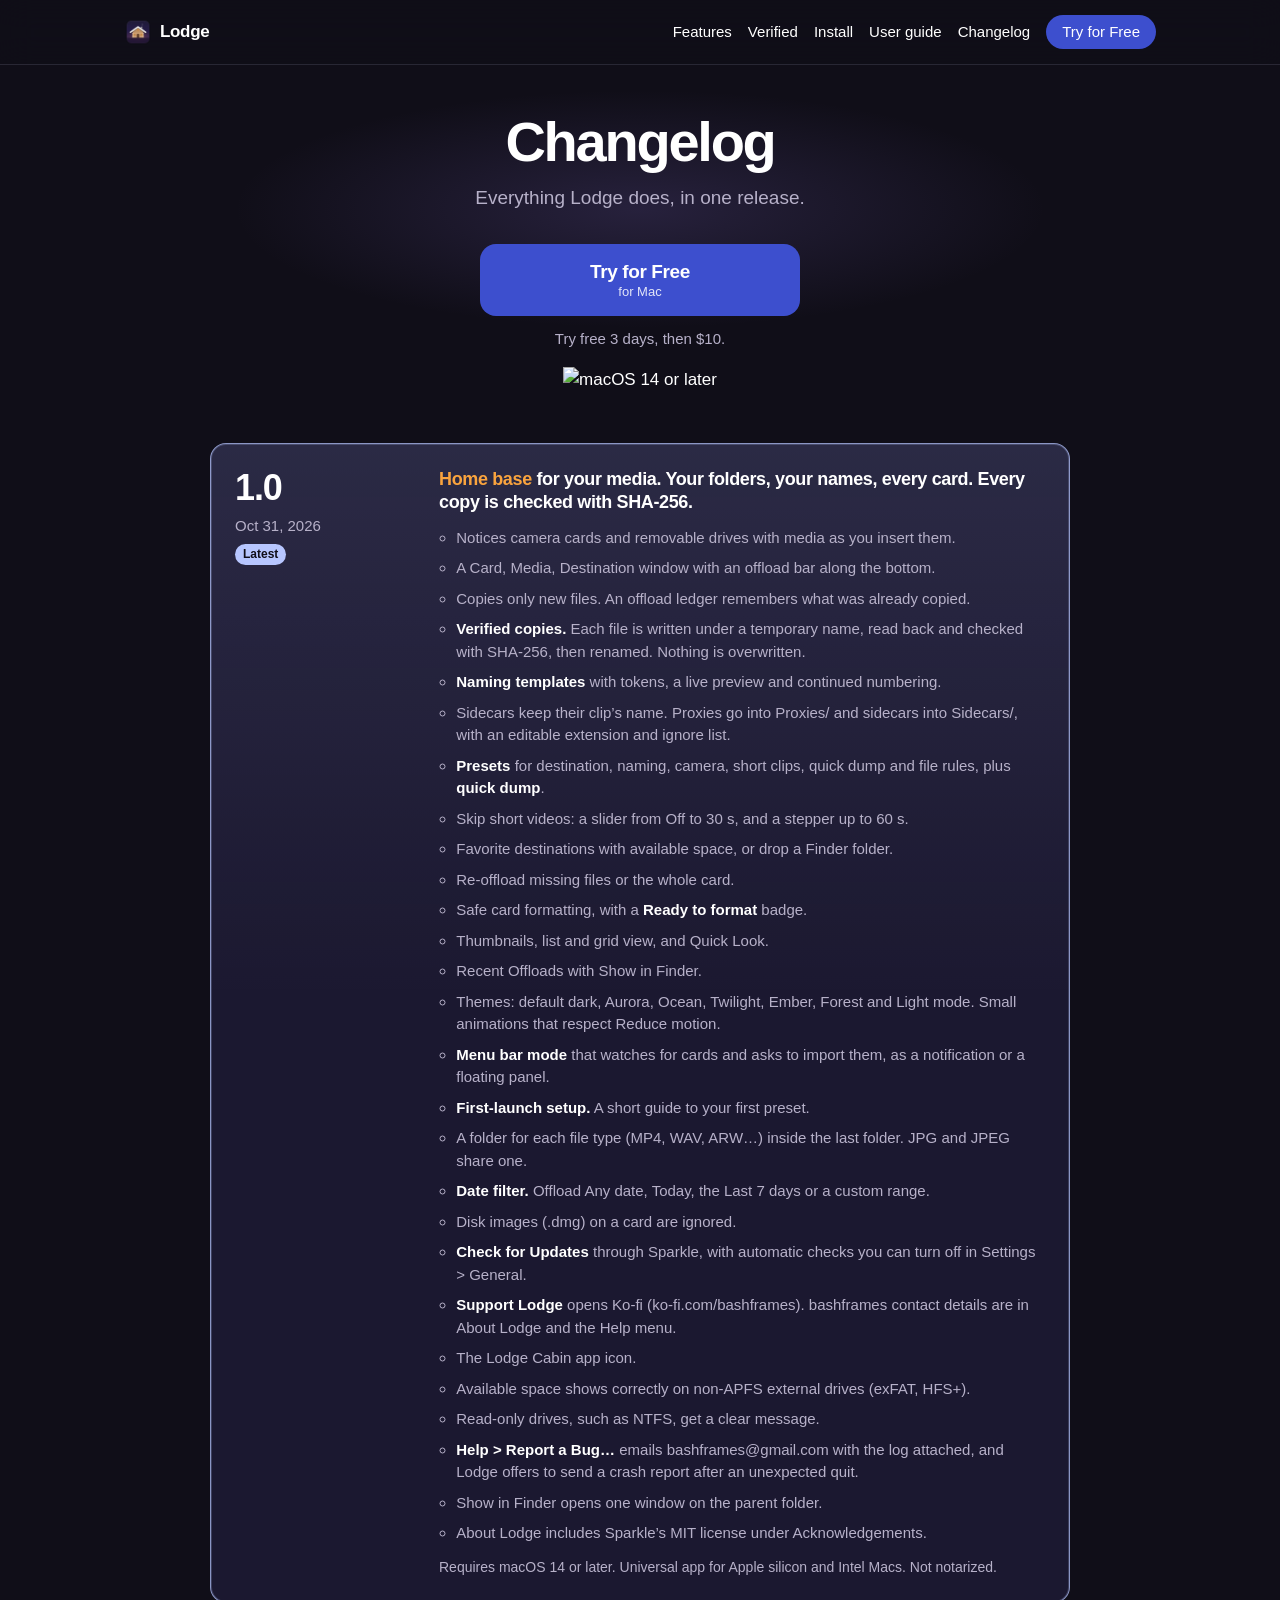
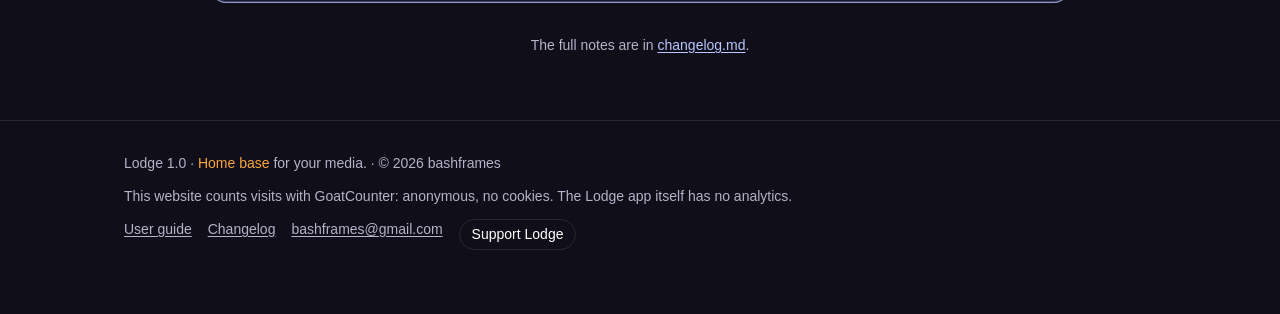
==== docs/changelog.html @ ca0ee420 "Point trial downloads at the lodge-dmg redirect. Docs links to the R2 trial DMG now go through https" ====
<!DOCTYPE html>
<html lang="en">
<head>
  <meta charset="utf-8">
  <meta name="viewport" content="width=device-width, initial-scale=1">
  <title>Changelog · Lodge</title>
  <meta name="description" content="Home base for your media. Your folders, your names, every card. Everything Lodge does, in one release.">
  <meta name="author" content="bashframes">
  <meta name="theme-color" content="#100e18">
  <meta name="color-scheme" content="dark">
  <link rel="canonical" href="https://bashcrandicoot.github.io/Lodge/changelog.html">
  <link rel="icon" href="assets/favicon.ico" sizes="any">
  <link rel="icon" href="assets/favicon.png" type="image/png" sizes="32x32">
  <link rel="apple-touch-icon" href="assets/apple-touch-icon.png">

  <meta property="og:type" content="website">
  <meta property="og:site_name" content="Lodge">
  <meta property="og:url" content="https://bashcrandicoot.github.io/Lodge/changelog.html">
  <meta property="og:title" content="Changelog · Lodge">
  <meta property="og:description" content="Home base for your media. Your folders, your names, every card. Everything Lodge does, in one release.">
  <meta property="og:image" content="https://bashcrandicoot.github.io/Lodge/assets/lodge-social-preview.png?v=2">
  <meta name="twitter:card" content="summary_large_image">
  <meta name="twitter:description" content="Home base for your media. Your folders, your names, every card. Everything Lodge does, in one release.">

  <style>
    :root {
      --bg: #100e18;
      --ink: #ffffff;
      --muted: #b7b1c9;
      --accent: #b7c6ff;
      --button: #3d4fce;
      --button-hover: #4d5ed6;
      --card: #1b1830;
      --line: rgba(230, 220, 255, 0.12);
      --font: -apple-system, BlinkMacSystemFont, "SF Pro Display", "SF Pro Text", "Segoe UI", Helvetica, Arial, sans-serif;
      --mono: ui-monospace, "SF Mono", Menlo, Consolas, monospace;
      --max: 1080px;
      --space-1: 4px;
      --space-2: 8px;
      --space-3: 12px;
      --space-4: 16px;
      --space-5: 24px;
      --space-6: 32px;
      --space-7: 48px;
      --space-8: 64px;
      --h1: clamp(40px, 6vw, 56px);
      --h2: clamp(28px, 4vw, 36px);
      --h3: 18px;
      --body: 17px;
      --small: 15px;
      --radius: 16px;
    }

    * { box-sizing: border-box; }
    html { scroll-behavior: smooth; }
    body {
      margin: 0;
      background: var(--bg);
      color: var(--ink);
      font-family: var(--font);
      font-size: var(--body);
      line-height: 1.5;
      text-rendering: optimizeLegibility;
    }
    img { max-width: 100%; height: auto; }
    a { color: var(--accent); text-decoration-thickness: 1px; text-underline-offset: 0.16em; }
    .accent { color: #FAA43E; }
    a:hover { color: #d7e0ff; }
    :focus-visible {
      outline: 3px solid var(--accent);
      outline-offset: 3px;
    }
    h1, h2, h3, p, ul, ol { overflow-wrap: break-word; }

    .skip {
      position: absolute;
      left: var(--space-4);
      top: -48px;
      background: var(--button);
      color: #fff;
      padding: var(--space-2) var(--space-3);
      border-radius: 8px;
      z-index: 5;
    }
    .skip:focus { top: var(--space-3); }

    .wrap {
      width: min(var(--max), 100%);
      margin-inline: auto;
      padding-inline: var(--space-5);
    }

    .nav {
      position: sticky;
      top: 0;
      z-index: 4;
      background: rgba(16, 14, 24, 0.86);
      border-bottom: 1px solid var(--line);
      backdrop-filter: saturate(140%) blur(16px);
    }
    .nav-inner {
      display: flex;
      align-items: center;
      justify-content: space-between;
      gap: var(--space-4);
      min-height: 64px;
      padding-block: var(--space-3);
    }
    .brand {
      display: inline-flex;
      align-items: center;
      gap: var(--space-2);
      color: var(--ink);
      font-weight: 600;
      letter-spacing: -0.02em;
      text-decoration: none;
      flex: none;
    }
    .brand img { width: 28px; height: 28px; max-width: none; }
    .nav-links {
      display: flex;
      flex-wrap: wrap;
      justify-content: flex-end;
      gap: var(--space-2) var(--space-4);
      align-items: center;
      margin: 0;
      padding: 0;
    }
    .nav-links a {
      color: var(--ink);
      text-decoration: none;
      font-size: var(--small);
      line-height: 1.2;
    }
    .nav-links a:hover { color: var(--accent); }
    .nav-links .download {
      color: #fff;
      background: var(--button);
      border-radius: 980px;
      padding: var(--space-2) var(--space-4);
    }
    .nav-links .download:hover { background: var(--button-hover); color: #fff; }

    .hero {
      position: relative;
      padding-block: var(--space-7) var(--space-5);
      text-align: center;
    }
    .hero::before {
      content: "";
      position: absolute;
      left: 50%;
      top: var(--space-5);
      width: min(820px, 100%);
      height: 240px;
      transform: translateX(-50%);
      background: radial-gradient(ellipse at center, rgba(120, 100, 190, 0.22), rgba(120, 100, 190, 0) 70%);
      pointer-events: none;
    }
    .hero-inner { position: relative; }
    h1 {
      margin: 0 0 var(--space-3);
      font-size: var(--h1);
      font-weight: 650;
      letter-spacing: -0.04em;
      line-height: 1.05;
    }
    .lede {
      max-width: 38rem;
      margin: 0 auto var(--space-6);
      color: var(--muted);
      font-size: 19px;
      line-height: 1.5;
    }
    .actions {
      display: flex;
      flex-wrap: wrap;
      gap: var(--space-3);
      justify-content: center;
      align-items: center;
      margin: 0 0 var(--space-3);
    }
    a.trial {
      display: inline-flex;
      flex-direction: column;
      align-items: center;
      justify-content: center;
      gap: 2px;
      box-sizing: border-box;
      width: 320px;
      max-width: 100%;
      height: 72px;
      background: var(--button);
      color: #fff;
      text-decoration: none;
      font-family: var(--font);
      font-weight: 600;
      font-size: 19px;
      line-height: 1.15;
      letter-spacing: -0.02em;
      border-radius: var(--radius);
      border: 1px solid transparent;
      padding: 0 var(--space-4);
    }
    a.trial:hover { background: var(--button-hover); color: #fff; }
    a.trial small {
      font-size: 13px;
      font-weight: 500;
      letter-spacing: 0;
      line-height: 1.2;
      opacity: 0.85;
    }
    .button {
      display: inline-flex;
      align-items: center;
      justify-content: center;
      background: var(--button);
      color: #fff;
      text-decoration: none;
      font-weight: 600;
      line-height: 1.2;
      border-radius: 12px;
      padding: var(--space-3) var(--space-4);
      border: 1px solid transparent;
    }
    .button:hover { background: var(--button-hover); color: #fff; }
    .button.secondary {
      background: transparent;
      color: var(--ink);
      border-color: rgba(255, 255, 255, 0.28);
    }
    .button.secondary:hover { border-color: var(--accent); color: var(--ink); background: transparent; }
    .pay {
      margin: 0 0 var(--space-4);
      color: var(--muted);
      font-size: var(--small);
      line-height: 1.5;
    }
    .badges {
      display: flex;
      flex-wrap: wrap;
      gap: var(--space-2);
      justify-content: center;
      align-items: center;
      margin: 0;
    }
    .badges img { height: 20px; width: auto; max-width: none; }

    .card {
      display: flex;
      flex-direction: column;
      align-items: flex-start;
      height: 100%;
      margin: 0;
      background: var(--card);
      border: 1px solid var(--line);
      border-radius: var(--radius);
      padding: var(--space-5);
      min-width: 0;
    }
    code {
      font-family: var(--mono);
      font-size: 0.92em;
      color: #e5e5ea;
      overflow-wrap: anywhere;
    }

    section { padding-block: var(--space-6) var(--space-8); }
    .releases {
      display: grid;
      gap: var(--space-4);
      max-width: 860px;
      margin: 0 auto;
      padding: 0;
      list-style: none;
    }
    .release {
      display: grid;
      grid-template-columns: 180px minmax(0, 1fr);
      gap: var(--space-5);
      height: auto;
    }
    .release.lead {
      border-color: rgba(183, 198, 255, 0.72);
      background:
        linear-gradient(180deg, rgba(183, 198, 255, 0.1), rgba(183, 198, 255, 0) 48%),
        var(--card);
      box-shadow: inset 0 0 0 1px rgba(183, 198, 255, 0.22);
    }
    .release.will-enter { opacity: 0; transform: translateY(10px); }
    .release.is-in { animation: card-in 0.7s ease var(--stagger, 0ms) both; }
    .meta { display: flex; flex-direction: column; align-items: flex-start; gap: var(--space-2); min-width: 0; }
    .version {
      margin: 0;
      font-size: var(--h2);
      font-weight: 650;
      letter-spacing: -0.03em;
      line-height: 1.1;
    }
    .date { margin: 0; color: var(--muted); font-size: var(--small); line-height: 1.4; }
    .tag {
      display: inline-block;
      color: var(--bg);
      background: var(--accent);
      border-radius: 980px;
      padding: 2px var(--space-2);
      font-size: 12px;
      font-weight: 650;
      line-height: 1.4;
    }
    .release h3 {
      margin: 0 0 var(--space-3);
      font-size: var(--h3);
      font-weight: 650;
      letter-spacing: -0.02em;
      line-height: 1.3;
    }
    .release ul {
      margin: 0;
      padding-left: 1.15em;
      color: var(--muted);
      font-size: var(--small);
      line-height: 1.5;
    }
    .release li { margin: var(--space-2) 0; }
    .release li strong { color: var(--ink); font-weight: 600; }
    .release .note { margin: var(--space-3) 0 0; color: var(--muted); font-size: 14px; line-height: 1.5; }
    .release .gh { display: inline-block; margin-top: var(--space-4); font-size: var(--small); }
    .older {
      max-width: 860px;
      margin: var(--space-6) auto 0;
      color: var(--muted);
      font-size: 14px;
      line-height: 1.5;
      text-align: center;
    }

    footer {
      border-top: 1px solid var(--line);
      padding-block: var(--space-6) var(--space-8);
      color: var(--muted);
      font-size: 14px;
      line-height: 1.5;
    }
    footer .wrap {
      display: flex;
      flex-wrap: wrap;
      gap: var(--space-3) var(--space-5);
      justify-content: space-between;
      align-items: center;
    }
    footer p { margin: 0; }
    footer nav { display: flex; flex-wrap: wrap; gap: var(--space-2) var(--space-4); }
    footer a { color: var(--muted); }
    footer a.support {
      color: var(--ink);
      border: 1px solid var(--line);
      border-radius: 980px;
      padding: var(--space-1) var(--space-3);
      text-decoration: none;
    }
    footer a.support:hover { color: var(--accent); border-color: var(--accent); }

    @keyframes card-in {
      from { opacity: 0; transform: translateY(10px); }
      to { opacity: 1; transform: none; }
    }
    @media (max-width: 800px) {
      .release { grid-template-columns: 1fr; gap: var(--space-3); }
      .meta { flex-direction: row; flex-wrap: wrap; align-items: baseline; gap: var(--space-2) var(--space-3); }
      section { padding-block: var(--space-5) var(--space-7); }
      .hero { padding-block: var(--space-6) var(--space-4); }
    }
    @media (max-width: 480px) {
      .wrap { padding-inline: var(--space-4); }
      .card { padding: var(--space-4); }
      .nav-inner { flex-wrap: nowrap; min-height: 56px; }
      .nav-links { flex-wrap: nowrap; }
      .nav-links a:not(.download) { display: none; }
    }
    @media (prefers-reduced-motion: reduce) {
      html { scroll-behavior: auto; }
      .release, .release.will-enter, .release.is-in { animation: none; opacity: 1; transform: none; }
    }
  </style>
</head>
<body id="top">
  <a class="skip" href="#main">Skip to content</a>
  <header class="nav">
    <div class="wrap nav-inner">
      <a class="brand" href="./">
        <img src="assets/app-icon/icon_128x128.png" width="128" height="128" alt="">
        Lodge
      </a>
      <nav class="nav-links" aria-label="Primary">
        <a href="./#features">Features</a>
        <a href="./#verified">Verified</a>
        <a href="./#install">Install</a>
        <a href="user-guide.html">User guide</a>
        <a href="changelog.html" aria-current="page">Changelog</a>
        <a class="download" href="https://bashfra.me/lodge-dmg" data-goatcounter-click="trial-download">Try for Free</a>
      </nav>
    </div>
  </header>

  <main id="main">
    <div class="hero">
      <div class="hero-inner wrap">
        <h1>Changelog</h1>
        <p class="lede">Everything Lodge does, in one release.</p>
        <div class="actions">
          <a class="trial" href="https://bashfra.me/lodge-dmg" data-goatcounter-click="trial-download"><span>Try for Free</span><small>for Mac</small></a>
        </div>
        <p class="pay">Try free 3 days, then $10.</p>
        <p class="badges">
          <img alt="macOS 14 or later" src="https://img.shields.io/badge/macOS-14%2B-3A3A3C?style=flat&logo=apple&logoColor=white">
        </p>
      </div>
    </div>

    <section aria-label="Releases">
      <div class="wrap">
      <ol class="releases">
        <li class="card release lead" id="v1-0">
          <div class="meta">
            <h2 class="version">1.0</h2>
            <p class="date"><time>Oct 31, 2026</time></p>
            <span class="tag">Latest</span>
          </div>
          <div>
            <h3><span class="accent">Home base</span> for your media. Your folders, your names, every card. Every copy is checked with SHA-256.</h3>
            <ul>
              <li>Notices camera cards and removable drives with media as you insert them.</li>
              <li>A Card, Media, Destination window with an offload bar along the bottom.</li>
              <li>Copies only new files. An offload ledger remembers what was already copied.</li>
              <li><strong>Verified copies.</strong> Each file is written under a temporary name, read back and checked with SHA-256, then renamed. Nothing is overwritten.</li>
              <li><strong>Naming templates</strong> with tokens, a live preview and continued numbering.</li>
              <li>Sidecars keep their clip’s name. Proxies go into Proxies/ and sidecars into Sidecars/, with an editable extension and ignore list.</li>
              <li><strong>Presets</strong> for destination, naming, camera, short clips, quick dump and file rules, plus <strong>quick dump</strong>.</li>
              <li>Skip short videos: a slider from Off to 30 s, and a stepper up to 60 s.</li>
              <li>Favorite destinations with available space, or drop a Finder folder.</li>
              <li>Re-offload missing files or the whole card.</li>
              <li>Safe card formatting, with a <strong>Ready to format</strong> badge.</li>
              <li>Thumbnails, list and grid view, and Quick Look.</li>
              <li>Recent Offloads with Show in Finder.</li>
              <li>Themes: default dark, Aurora, Ocean, Twilight, Ember, Forest and Light mode. Small animations that respect Reduce motion.</li>
              <li><strong>Menu bar mode</strong> that watches for cards and asks to import them, as a notification or a floating panel.</li>
              <li><strong>First-launch setup.</strong> A short guide to your first preset.</li>
              <li>A folder for each file type (MP4, WAV, ARW…) inside the last folder. JPG and JPEG share one.</li>
              <li><strong>Date filter.</strong> Offload Any date, Today, the Last 7 days or a custom range.</li>
              <li>Disk images (.dmg) on a card are ignored.</li>
              <li><strong>Check for Updates</strong> through Sparkle, with automatic checks you can turn off in Settings &gt; General.</li>
              <li><strong>Support Lodge</strong> opens Ko-fi (<span style="white-space: nowrap">ko-fi.com/bashframes</span>). bashframes contact details are in About Lodge and the Help menu.</li>
              <li>The Lodge Cabin app icon.</li>
              <li>Available space shows correctly on non-APFS external drives (exFAT, HFS+).</li>
              <li>Read-only drives, such as NTFS, get a clear message.</li>
              <li><strong>Help &gt; Report a Bug…</strong> emails bashframes@gmail.com with the log attached, and Lodge offers to send a crash report after an unexpected quit.</li>
              <li>Show in Finder opens one window on the parent folder.</li>
              <li>About Lodge includes Sparkle’s MIT license under Acknowledgements.</li>
            </ul>
            <p class="note">Requires macOS 14 or later. Universal app for Apple silicon and Intel Macs. Not notarized.</p>
          </div>
        </li>
      </ol>
      <p class="older">The full notes are in <a href="changelog.md">changelog.md</a>.</p>
      </div>
    </section>
  </main>

  <footer>
    <div class="wrap">
      <p>Lodge 1.0 · <span class="accent">Home base</span> for your media. · © 2026 bashframes</p>
      <p class="analytics-note">This website counts visits with GoatCounter: anonymous, no cookies. The Lodge app itself has no analytics.</p>
      <nav aria-label="Footer">
        <a href="user-guide.html">User guide</a>
        <a href="changelog.html" aria-current="page">Changelog</a>
        <a href="mailto:bashframes@gmail.com">bashframes@gmail.com</a>
        <a class="support" href="https://ko-fi.com/bashframes">Support Lodge</a>
      </nav>
    </div>
  </footer>
  <script>
    (function () {
      if (window.matchMedia("(prefers-reduced-motion: reduce)").matches) return;
      if (!("IntersectionObserver" in window)) return;
      var items = document.querySelectorAll(".release");
      if (!items.length) return;
      var observer = new IntersectionObserver(function (entries) {
        entries.forEach(function (entry) {
          if (!entry.isIntersecting) return;
          entry.target.classList.add("is-in");
          observer.unobserve(entry.target);
        });
      }, { threshold: 0.15 });
      Array.prototype.forEach.call(items, function (item, index) {
        item.style.setProperty("--stagger", (Math.min(index, 2) * 80) + "ms");
        item.classList.add("will-enter");
        observer.observe(item);
      });
    })();
  </script>
<script data-goatcounter="https://bashframes.goatcounter.com/count"
        async src="//gc.zgo.at/count.js"></script>
</body>
</html>
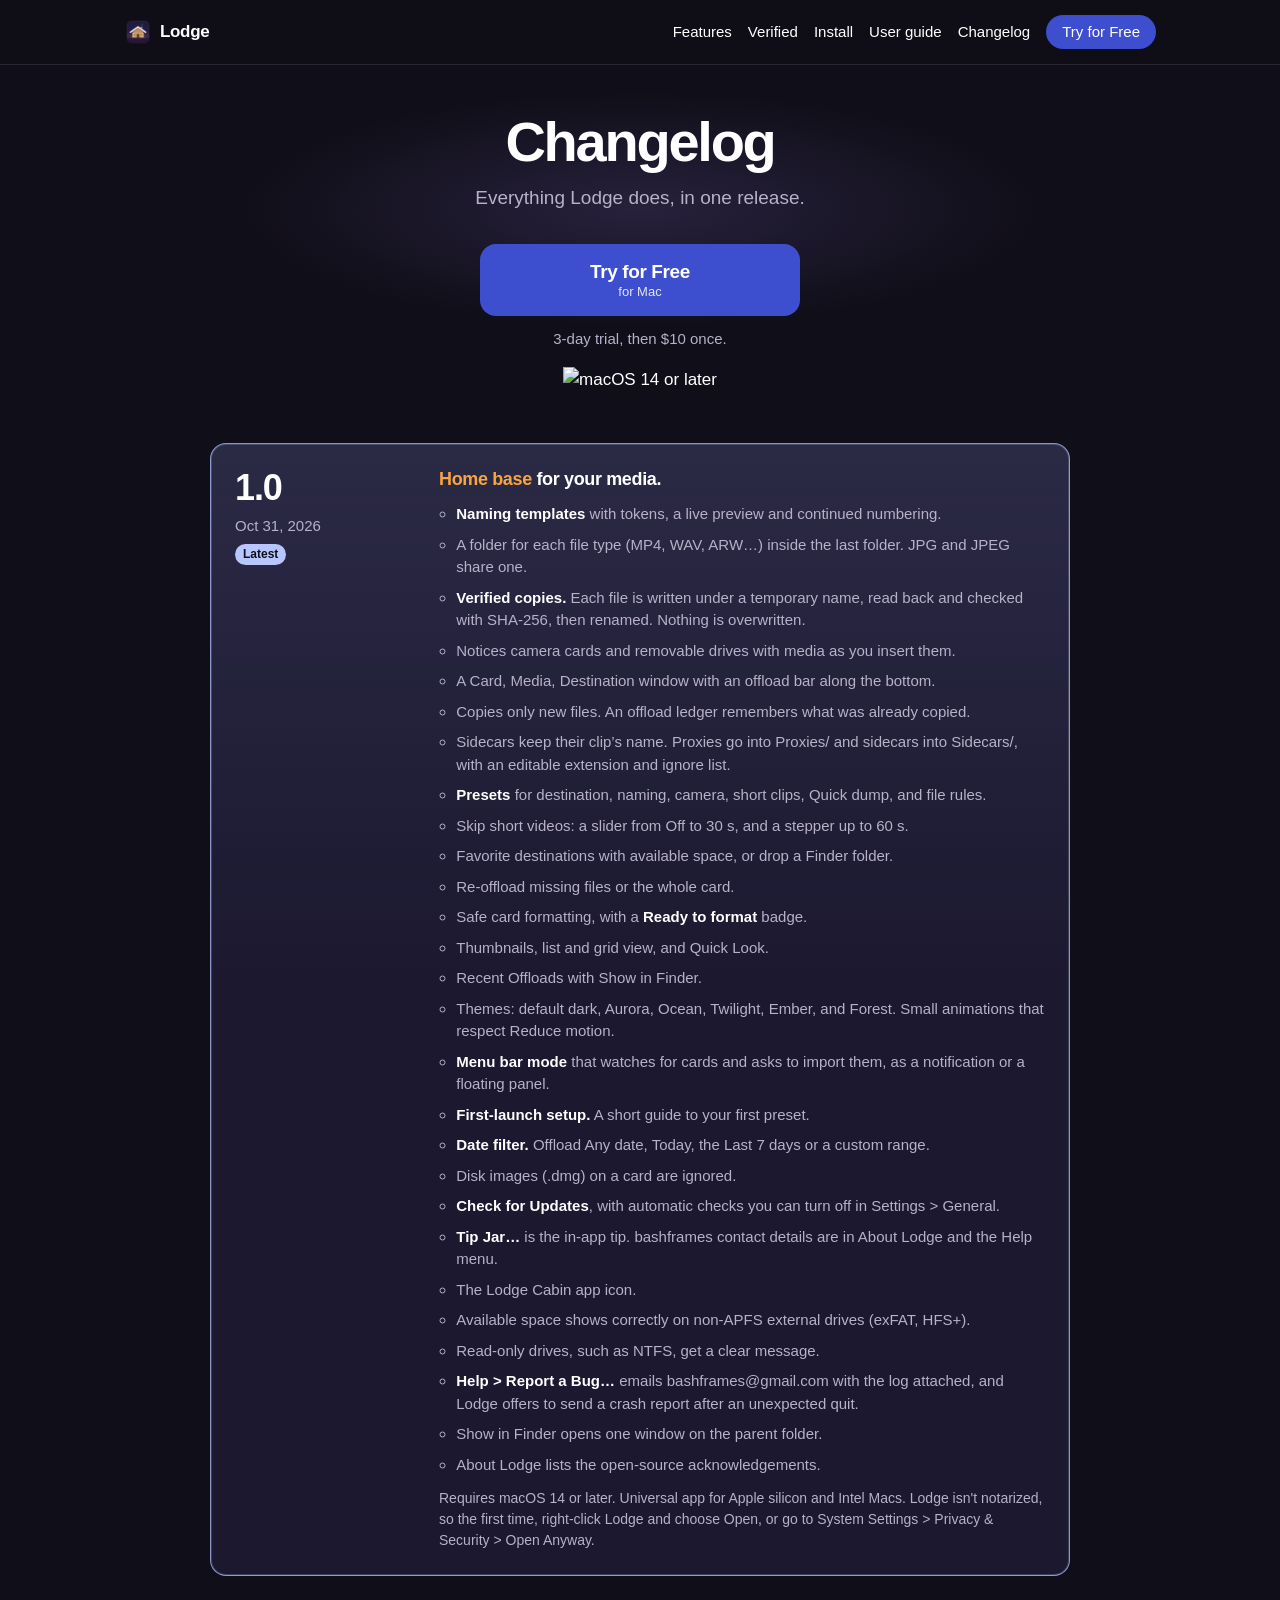
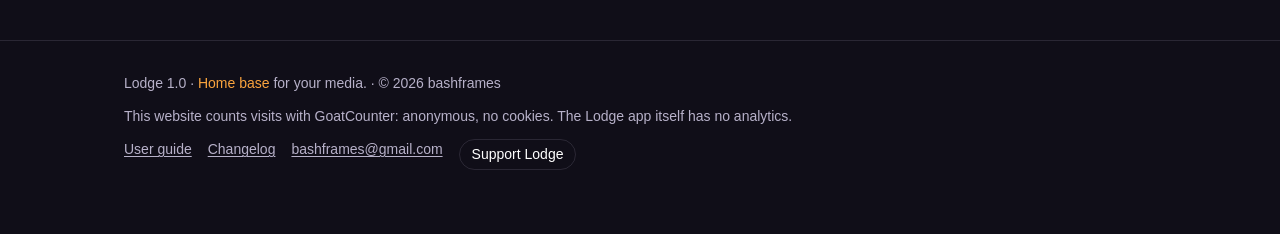
==== commit 44dd17a8: "Apply the site audit to the public pages. Folders and naming lead the homepage, the trial line is sa" ====
--- a/docs/changelog.html
+++ b/docs/changelog.html
@@ -376,7 +376,7 @@
       .card { padding: var(--space-4); }
       .nav-inner { flex-wrap: nowrap; min-height: 56px; }
       .nav-links { flex-wrap: nowrap; }
-      .nav-links a:not(.download) { display: none; }
+      .nav-links a:not(.download):not(.guide) { display: none; }
     }
     @media (prefers-reduced-motion: reduce) {
       html { scroll-behavior: auto; }
@@ -393,10 +393,10 @@
         Lodge
       </a>
       <nav class="nav-links" aria-label="Primary">
-        <a href="./#features">Features</a>
-        <a href="./#verified">Verified</a>
-        <a href="./#install">Install</a>
-        <a href="user-guide.html">User guide</a>
+        <a href="index.html#features">Features</a>
+        <a href="index.html#verified">Verified</a>
+        <a href="index.html#install">Install</a>
+        <a class="guide" href="user-guide.html">User guide</a>
         <a href="changelog.html" aria-current="page">Changelog</a>
         <a class="download" href="https://bashfra.me/lodge-dmg" data-goatcounter-click="trial-download">Try for Free</a>
       </nav>
@@ -411,7 +411,7 @@
         <div class="actions">
           <a class="trial" href="https://bashfra.me/lodge-dmg" data-goatcounter-click="trial-download"><span>Try for Free</span><small>for Mac</small></a>
         </div>
-        <p class="pay">Try free 3 days, then $10.</p>
+        <p class="pay">3-day trial, then $10 once.</p>
         <p class="badges">
           <img alt="macOS 14 or later" src="https://img.shields.io/badge/macOS-14%2B-3A3A3C?style=flat&logo=apple&logoColor=white">
         </p>
@@ -428,41 +428,40 @@
             <span class="tag">Latest</span>
           </div>
           <div>
-            <h3><span class="accent">Home base</span> for your media. Your folders, your names, every card. Every copy is checked with SHA-256.</h3>
+            <h3><span class="accent">Home base</span> for your media.</h3>
             <ul>
+              <li><strong>Naming templates</strong> with tokens, a live preview and continued numbering.</li>
+              <li>A folder for each file type (MP4, WAV, ARW…) inside the last folder. JPG and JPEG share one.</li>
+              <li><strong>Verified copies.</strong> Each file is written under a temporary name, read back and checked with SHA-256, then renamed. Nothing is overwritten.</li>
               <li>Notices camera cards and removable drives with media as you insert them.</li>
               <li>A Card, Media, Destination window with an offload bar along the bottom.</li>
               <li>Copies only new files. An offload ledger remembers what was already copied.</li>
-              <li><strong>Verified copies.</strong> Each file is written under a temporary name, read back and checked with SHA-256, then renamed. Nothing is overwritten.</li>
-              <li><strong>Naming templates</strong> with tokens, a live preview and continued numbering.</li>
               <li>Sidecars keep their clip’s name. Proxies go into Proxies/ and sidecars into Sidecars/, with an editable extension and ignore list.</li>
-              <li><strong>Presets</strong> for destination, naming, camera, short clips, quick dump and file rules, plus <strong>quick dump</strong>.</li>
+              <li><strong>Presets</strong> for destination, naming, camera, short clips, Quick dump, and file rules.</li>
               <li>Skip short videos: a slider from Off to 30 s, and a stepper up to 60 s.</li>
               <li>Favorite destinations with available space, or drop a Finder folder.</li>
               <li>Re-offload missing files or the whole card.</li>
               <li>Safe card formatting, with a <strong>Ready to format</strong> badge.</li>
               <li>Thumbnails, list and grid view, and Quick Look.</li>
               <li>Recent Offloads with Show in Finder.</li>
-              <li>Themes: default dark, Aurora, Ocean, Twilight, Ember, Forest and Light mode. Small animations that respect Reduce motion.</li>
+              <li>Themes: default dark, Aurora, Ocean, Twilight, Ember, and Forest. Small animations that respect Reduce motion.</li>
               <li><strong>Menu bar mode</strong> that watches for cards and asks to import them, as a notification or a floating panel.</li>
               <li><strong>First-launch setup.</strong> A short guide to your first preset.</li>
-              <li>A folder for each file type (MP4, WAV, ARW…) inside the last folder. JPG and JPEG share one.</li>
               <li><strong>Date filter.</strong> Offload Any date, Today, the Last 7 days or a custom range.</li>
               <li>Disk images (.dmg) on a card are ignored.</li>
-              <li><strong>Check for Updates</strong> through Sparkle, with automatic checks you can turn off in Settings &gt; General.</li>
-              <li><strong>Support Lodge</strong> opens Ko-fi (<span style="white-space: nowrap">ko-fi.com/bashframes</span>). bashframes contact details are in About Lodge and the Help menu.</li>
+              <li><strong>Check for Updates</strong>, with automatic checks you can turn off in Settings &gt; General.</li>
+              <li><strong>Tip Jar…</strong> is the in-app tip. bashframes contact details are in About Lodge and the Help menu.</li>
               <li>The Lodge Cabin app icon.</li>
               <li>Available space shows correctly on non-APFS external drives (exFAT, HFS+).</li>
               <li>Read-only drives, such as NTFS, get a clear message.</li>
               <li><strong>Help &gt; Report a Bug…</strong> emails bashframes@gmail.com with the log attached, and Lodge offers to send a crash report after an unexpected quit.</li>
               <li>Show in Finder opens one window on the parent folder.</li>
-              <li>About Lodge includes Sparkle’s MIT license under Acknowledgements.</li>
+              <li>About Lodge lists the open-source acknowledgements.</li>
             </ul>
-            <p class="note">Requires macOS 14 or later. Universal app for Apple silicon and Intel Macs. Not notarized.</p>
+            <p class="note">Requires macOS 14 or later. Universal app for Apple silicon and Intel Macs. Lodge isn't notarized, so the first time, right-click Lodge and choose Open, or go to System Settings &gt; Privacy &amp; Security &gt; Open Anyway.</p>
           </div>
         </li>
       </ol>
-      <p class="older">The full notes are in <a href="changelog.md">changelog.md</a>.</p>
       </div>
     </section>
   </main>
@@ -472,7 +471,7 @@
       <p>Lodge 1.0 · <span class="accent">Home base</span> for your media. · © 2026 bashframes</p>
       <p class="analytics-note">This website counts visits with GoatCounter: anonymous, no cookies. The Lodge app itself has no analytics.</p>
       <nav aria-label="Footer">
-        <a href="user-guide.html">User guide</a>
+        <a class="guide" href="user-guide.html">User guide</a>
         <a href="changelog.html" aria-current="page">Changelog</a>
         <a href="mailto:bashframes@gmail.com">bashframes@gmail.com</a>
         <a class="support" href="https://ko-fi.com/bashframes">Support Lodge</a>
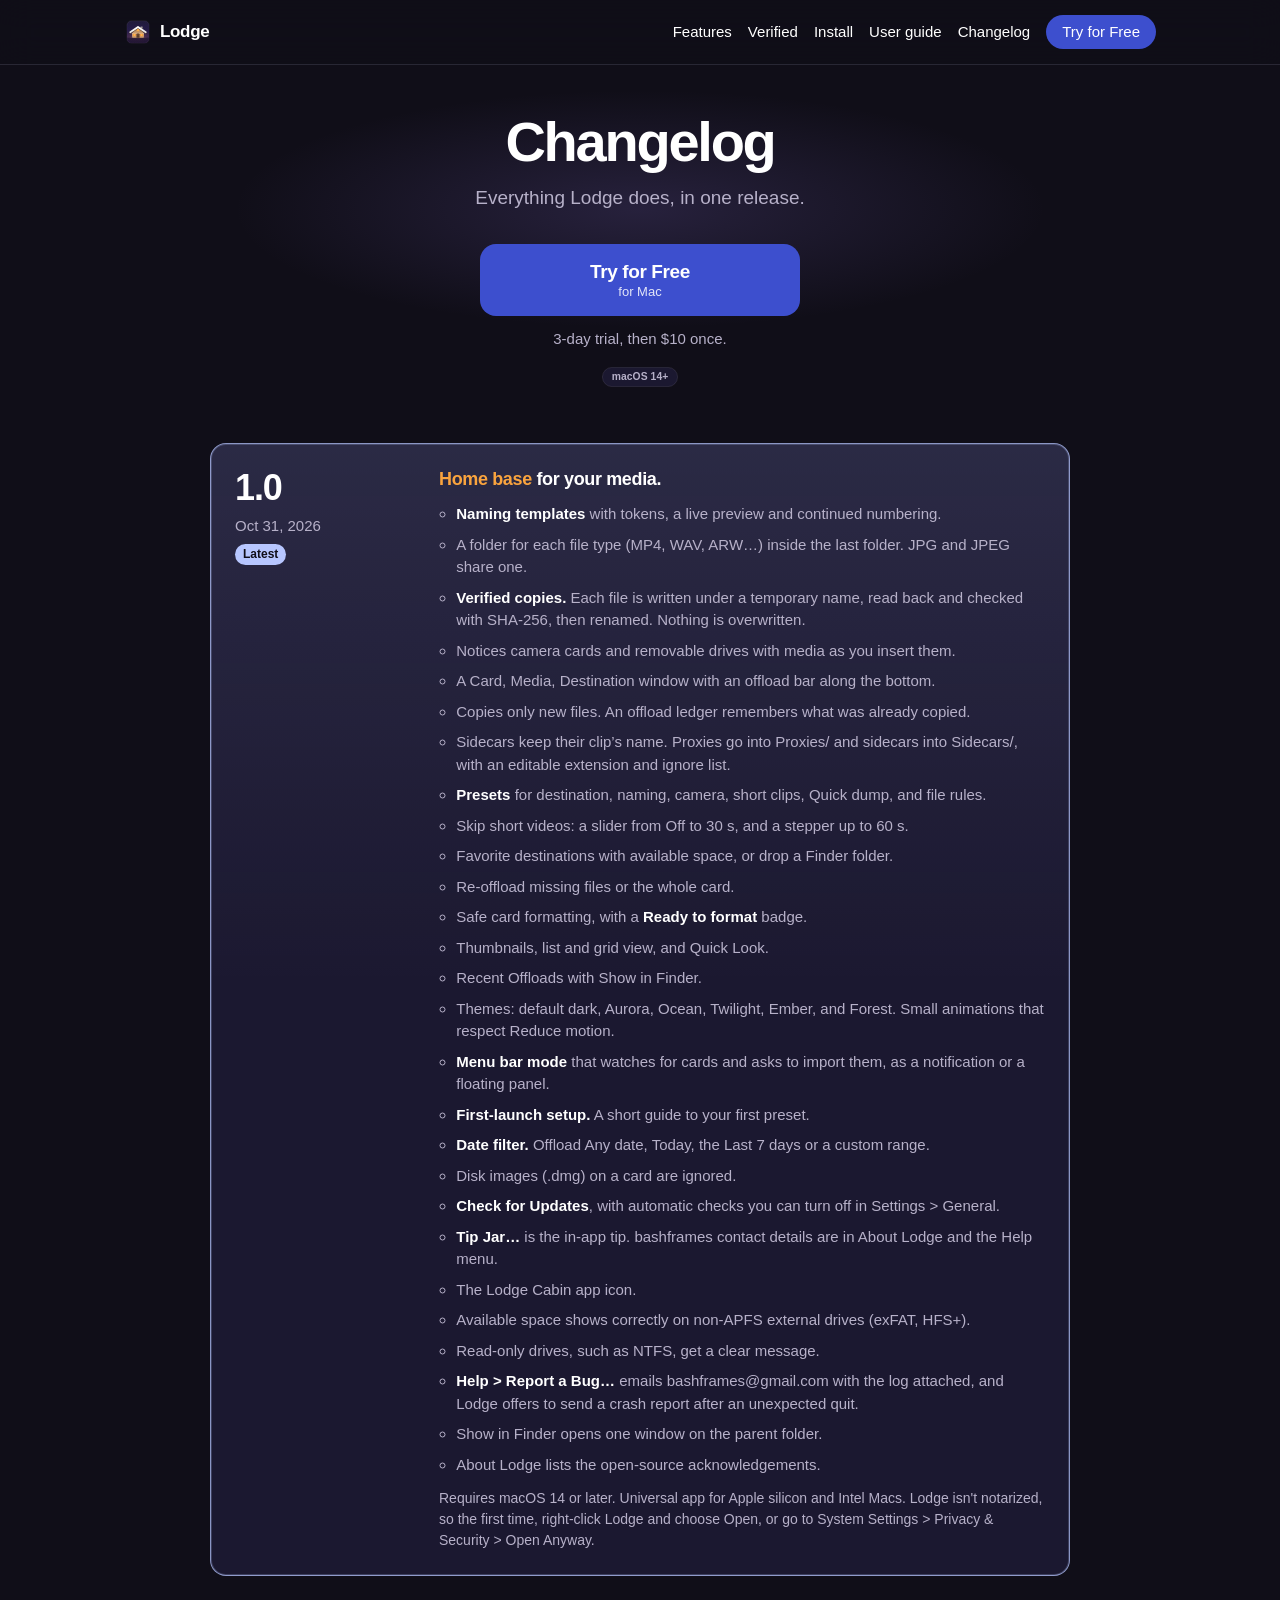
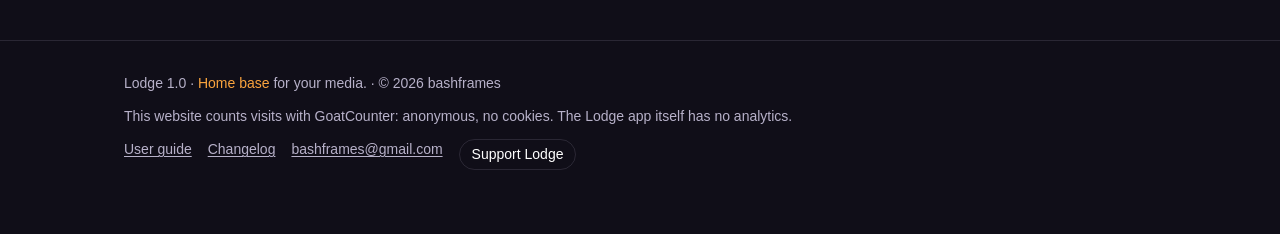
==== commit 3c047b63: "Swap in the dark hero, social, and screenshot assets. Mobile uses the taller header and wagon, the m" ====
--- a/docs/changelog.html
+++ b/docs/changelog.html
@@ -18,7 +18,7 @@
   <meta property="og:url" content="https://bashcrandicoot.github.io/Lodge/changelog.html">
   <meta property="og:title" content="Changelog · Lodge">
   <meta property="og:description" content="Home base for your media. Your folders, your names, every card. Everything Lodge does, in one release.">
-  <meta property="og:image" content="https://bashcrandicoot.github.io/Lodge/assets/lodge-social-preview.png?v=2">
+  <meta property="og:image" content="https://bashcrandicoot.github.io/Lodge/assets/lodge-social-preview.png?v=3">
   <meta name="twitter:card" content="summary_large_image">
   <meta name="twitter:description" content="Home base for your media. Your folders, your names, every card. Everything Lodge does, in one release.">
 
@@ -389,7 +389,7 @@
   <header class="nav">
     <div class="wrap nav-inner">
       <a class="brand" href="./">
-        <img src="assets/app-icon/icon_128x128.png" width="128" height="128" alt="">
+        <img src="assets/app-icon/lodge-cabin-small.svg" width="28" height="28" alt="">
         Lodge
       </a>
       <nav class="nav-links" aria-label="Primary">
@@ -413,7 +413,7 @@
         </div>
         <p class="pay">3-day trial, then $10 once.</p>
         <p class="badges">
-          <img alt="macOS 14 or later" src="https://img.shields.io/badge/macOS-14%2B-3A3A3C?style=flat&logo=apple&logoColor=white">
+          <img alt="macOS 14 or later" src="assets/macos-14-badge.svg" width="92" height="24">
         </p>
       </div>
     </div>
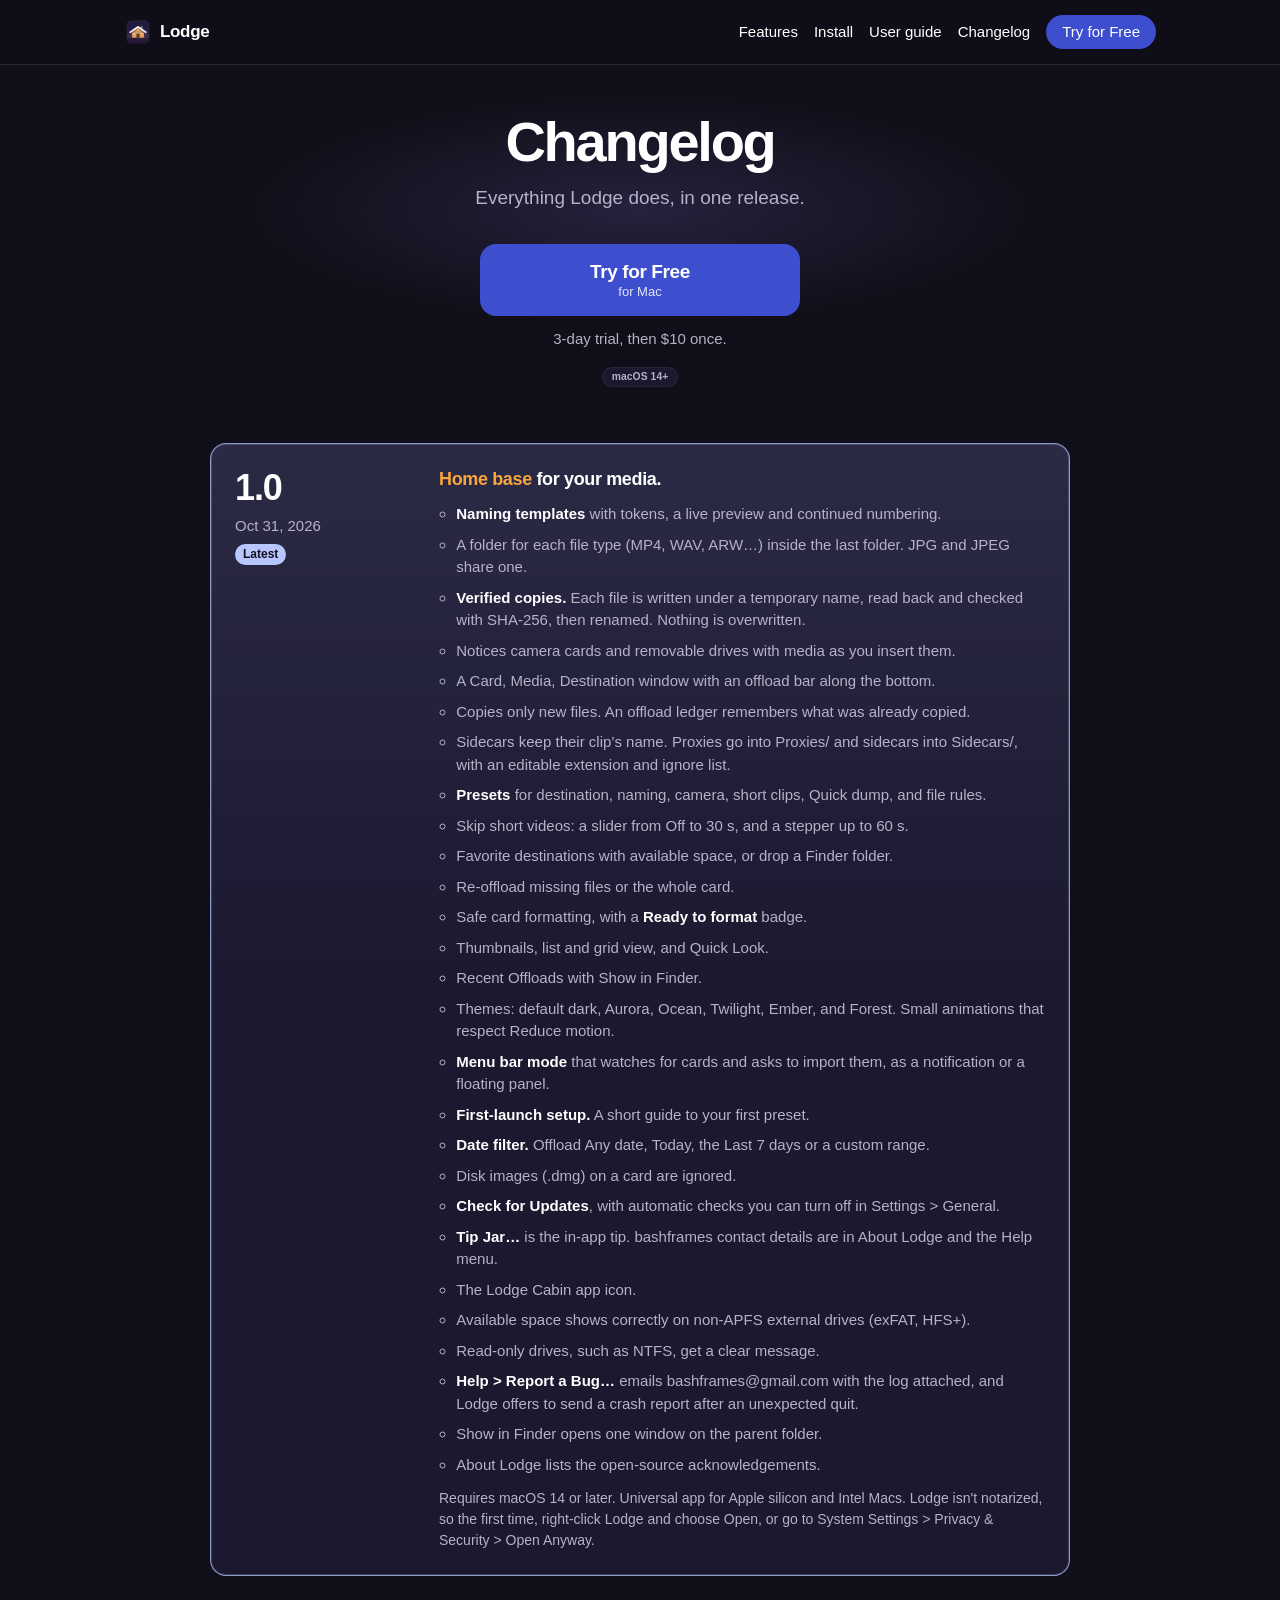
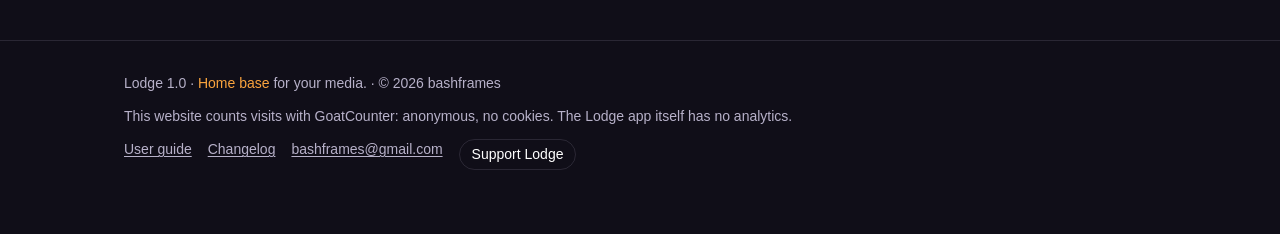
==== commit 7f811b84: "Remove Verified from the top navigation. The link is gone on every docs page. The verified section o" ====
--- a/docs/changelog.html
+++ b/docs/changelog.html
@@ -394,11 +394,10 @@
       </a>
       <nav class="nav-links" aria-label="Primary">
         <a href="index.html#features">Features</a>
-        <a href="index.html#verified">Verified</a>
         <a href="index.html#install">Install</a>
         <a class="guide" href="user-guide.html">User guide</a>
         <a href="changelog.html" aria-current="page">Changelog</a>
-        <a class="download" href="https://bashfra.me/lodge-dmg" data-goatcounter-click="trial-download">Try for Free</a>
+        <a class="download" href="https://dl.bashfra.me/lodge/Lodge-1.0.dmg" data-goatcounter-click="lodge-dmg-download" data-goatcounter-title="Lodge DMG download">Try for Free</a>
       </nav>
     </div>
   </header>
@@ -409,7 +408,7 @@
         <h1>Changelog</h1>
         <p class="lede">Everything Lodge does, in one release.</p>
         <div class="actions">
-          <a class="trial" href="https://bashfra.me/lodge-dmg" data-goatcounter-click="trial-download"><span>Try for Free</span><small>for Mac</small></a>
+          <a class="trial" href="https://dl.bashfra.me/lodge/Lodge-1.0.dmg" data-goatcounter-click="lodge-dmg-download" data-goatcounter-title="Lodge DMG download"><span>Try for Free</span><small>for Mac</small></a>
         </div>
         <p class="pay">3-day trial, then $10 once.</p>
         <p class="badges">
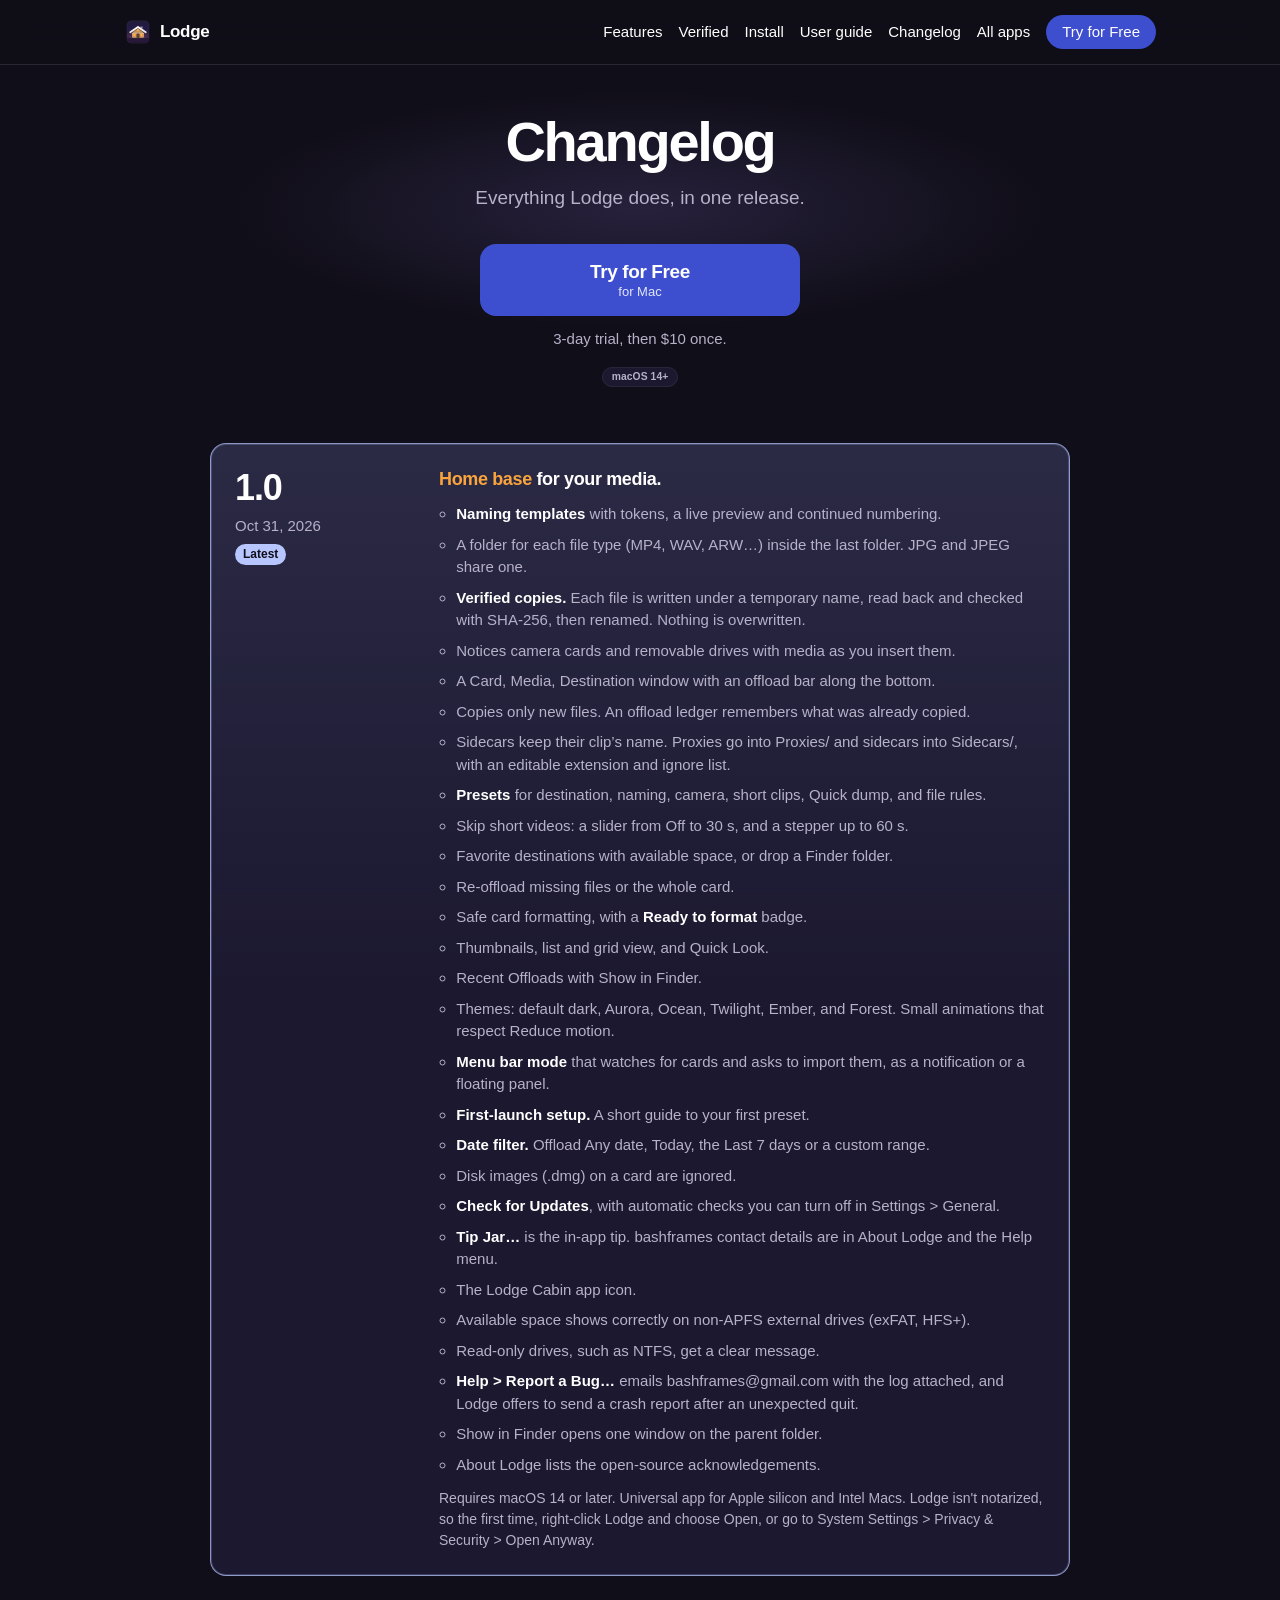
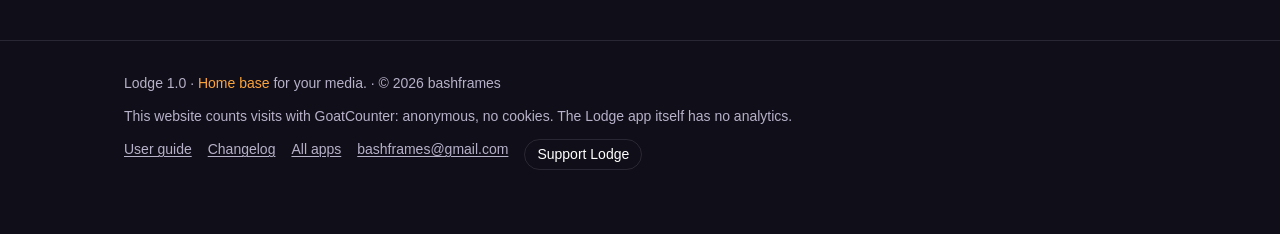
==== commit defe7a3a: "Add an All apps link to the nav and footer. Every docs page points at https://bashfra.me/apps/. The " ====
--- a/docs/changelog.html
+++ b/docs/changelog.html
@@ -375,8 +375,10 @@
       .wrap { padding-inline: var(--space-4); }
       .card { padding: var(--space-4); }
       .nav-inner { flex-wrap: nowrap; min-height: 56px; }
-      .nav-links { flex-wrap: nowrap; }
-      .nav-links a:not(.download):not(.guide) { display: none; }
+      .nav-links { flex-wrap: nowrap; gap: var(--space-2) var(--space-3); }
+      .nav-links a { white-space: nowrap; }
+      .nav-links .download { padding-inline: var(--space-3); }
+      .nav-links a:not(.download):not(.guide):not(.apps) { display: none; }
     }
     @media (prefers-reduced-motion: reduce) {
       html { scroll-behavior: auto; }
@@ -394,9 +396,11 @@
       </a>
       <nav class="nav-links" aria-label="Primary">
         <a href="index.html#features">Features</a>
+        <a href="index.html#verified">Verified</a>
         <a href="index.html#install">Install</a>
         <a class="guide" href="user-guide.html">User guide</a>
         <a href="changelog.html" aria-current="page">Changelog</a>
+        <a class="apps" href="https://bashfra.me/apps/">All apps</a>
         <a class="download" href="https://dl.bashfra.me/lodge/Lodge-1.0.dmg" data-goatcounter-click="lodge-dmg-download" data-goatcounter-title="Lodge DMG download">Try for Free</a>
       </nav>
     </div>
@@ -472,6 +476,7 @@
       <nav aria-label="Footer">
         <a class="guide" href="user-guide.html">User guide</a>
         <a href="changelog.html" aria-current="page">Changelog</a>
+        <a href="https://bashfra.me/apps/">All apps</a>
         <a href="mailto:bashframes@gmail.com">bashframes@gmail.com</a>
         <a class="support" href="https://ko-fi.com/bashframes">Support Lodge</a>
       </nav>
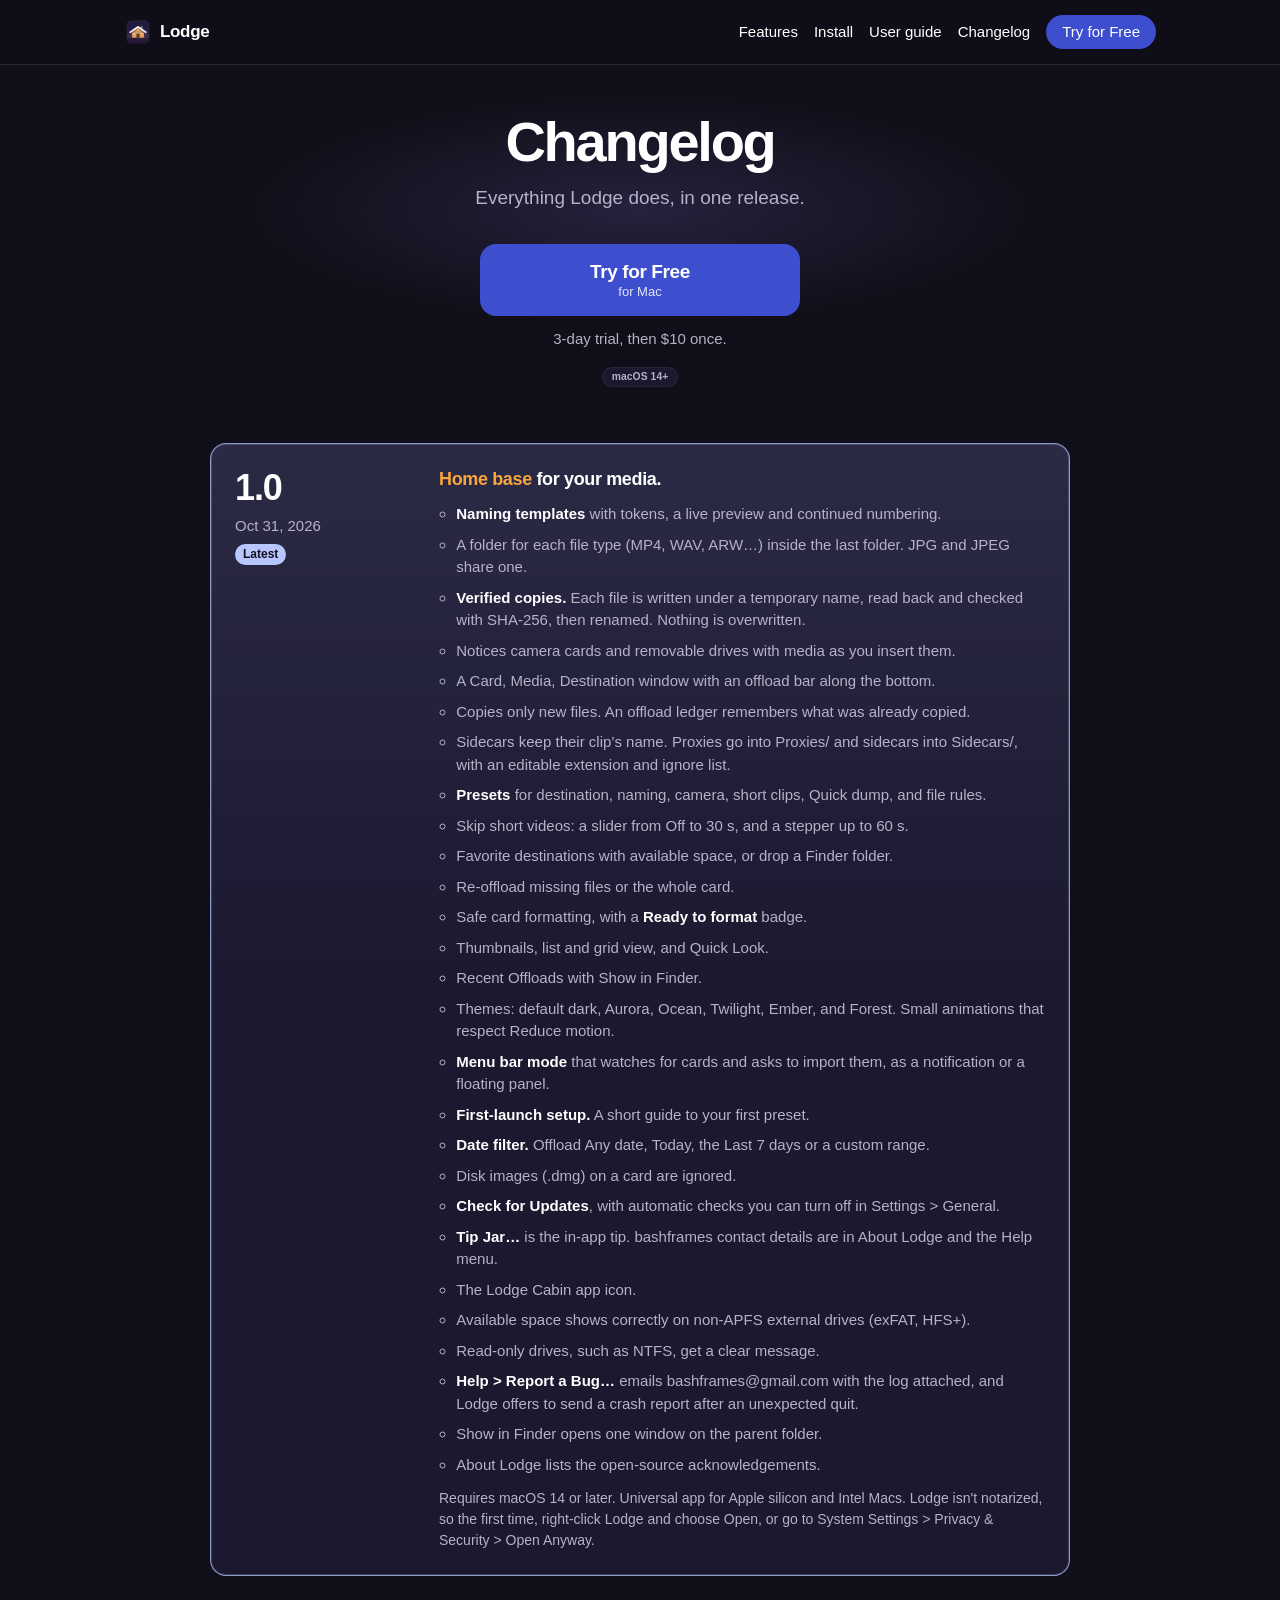
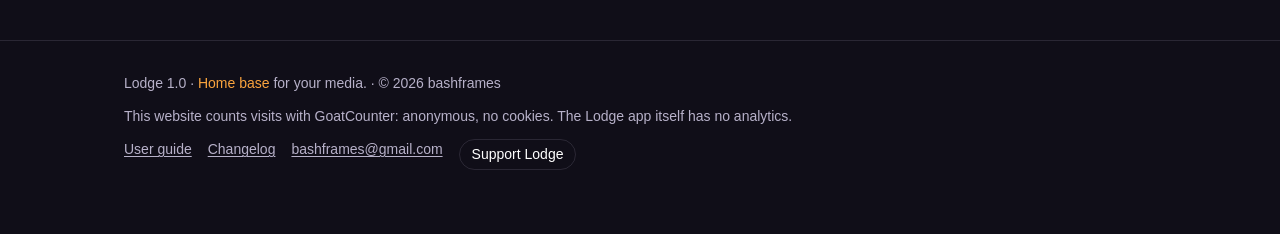
==== commit 12a60455: "Remove Verified from the top navigation. (#37) The link is gone on every docs page. The verified sec" ====
--- a/docs/changelog.html
+++ b/docs/changelog.html
@@ -375,10 +375,8 @@
       .wrap { padding-inline: var(--space-4); }
       .card { padding: var(--space-4); }
       .nav-inner { flex-wrap: nowrap; min-height: 56px; }
-      .nav-links { flex-wrap: nowrap; gap: var(--space-2) var(--space-3); }
-      .nav-links a { white-space: nowrap; }
-      .nav-links .download { padding-inline: var(--space-3); }
-      .nav-links a:not(.download):not(.guide):not(.apps) { display: none; }
+      .nav-links { flex-wrap: nowrap; }
+      .nav-links a:not(.download):not(.guide) { display: none; }
     }
     @media (prefers-reduced-motion: reduce) {
       html { scroll-behavior: auto; }
@@ -396,11 +394,9 @@
       </a>
       <nav class="nav-links" aria-label="Primary">
         <a href="index.html#features">Features</a>
-        <a href="index.html#verified">Verified</a>
         <a href="index.html#install">Install</a>
         <a class="guide" href="user-guide.html">User guide</a>
         <a href="changelog.html" aria-current="page">Changelog</a>
-        <a class="apps" href="https://bashfra.me/apps/">All apps</a>
         <a class="download" href="https://dl.bashfra.me/lodge/Lodge-1.0.dmg" data-goatcounter-click="lodge-dmg-download" data-goatcounter-title="Lodge DMG download">Try for Free</a>
       </nav>
     </div>
@@ -476,7 +472,6 @@
       <nav aria-label="Footer">
         <a class="guide" href="user-guide.html">User guide</a>
         <a href="changelog.html" aria-current="page">Changelog</a>
-        <a href="https://bashfra.me/apps/">All apps</a>
         <a href="mailto:bashframes@gmail.com">bashframes@gmail.com</a>
         <a class="support" href="https://ko-fi.com/bashframes">Support Lodge</a>
       </nav>
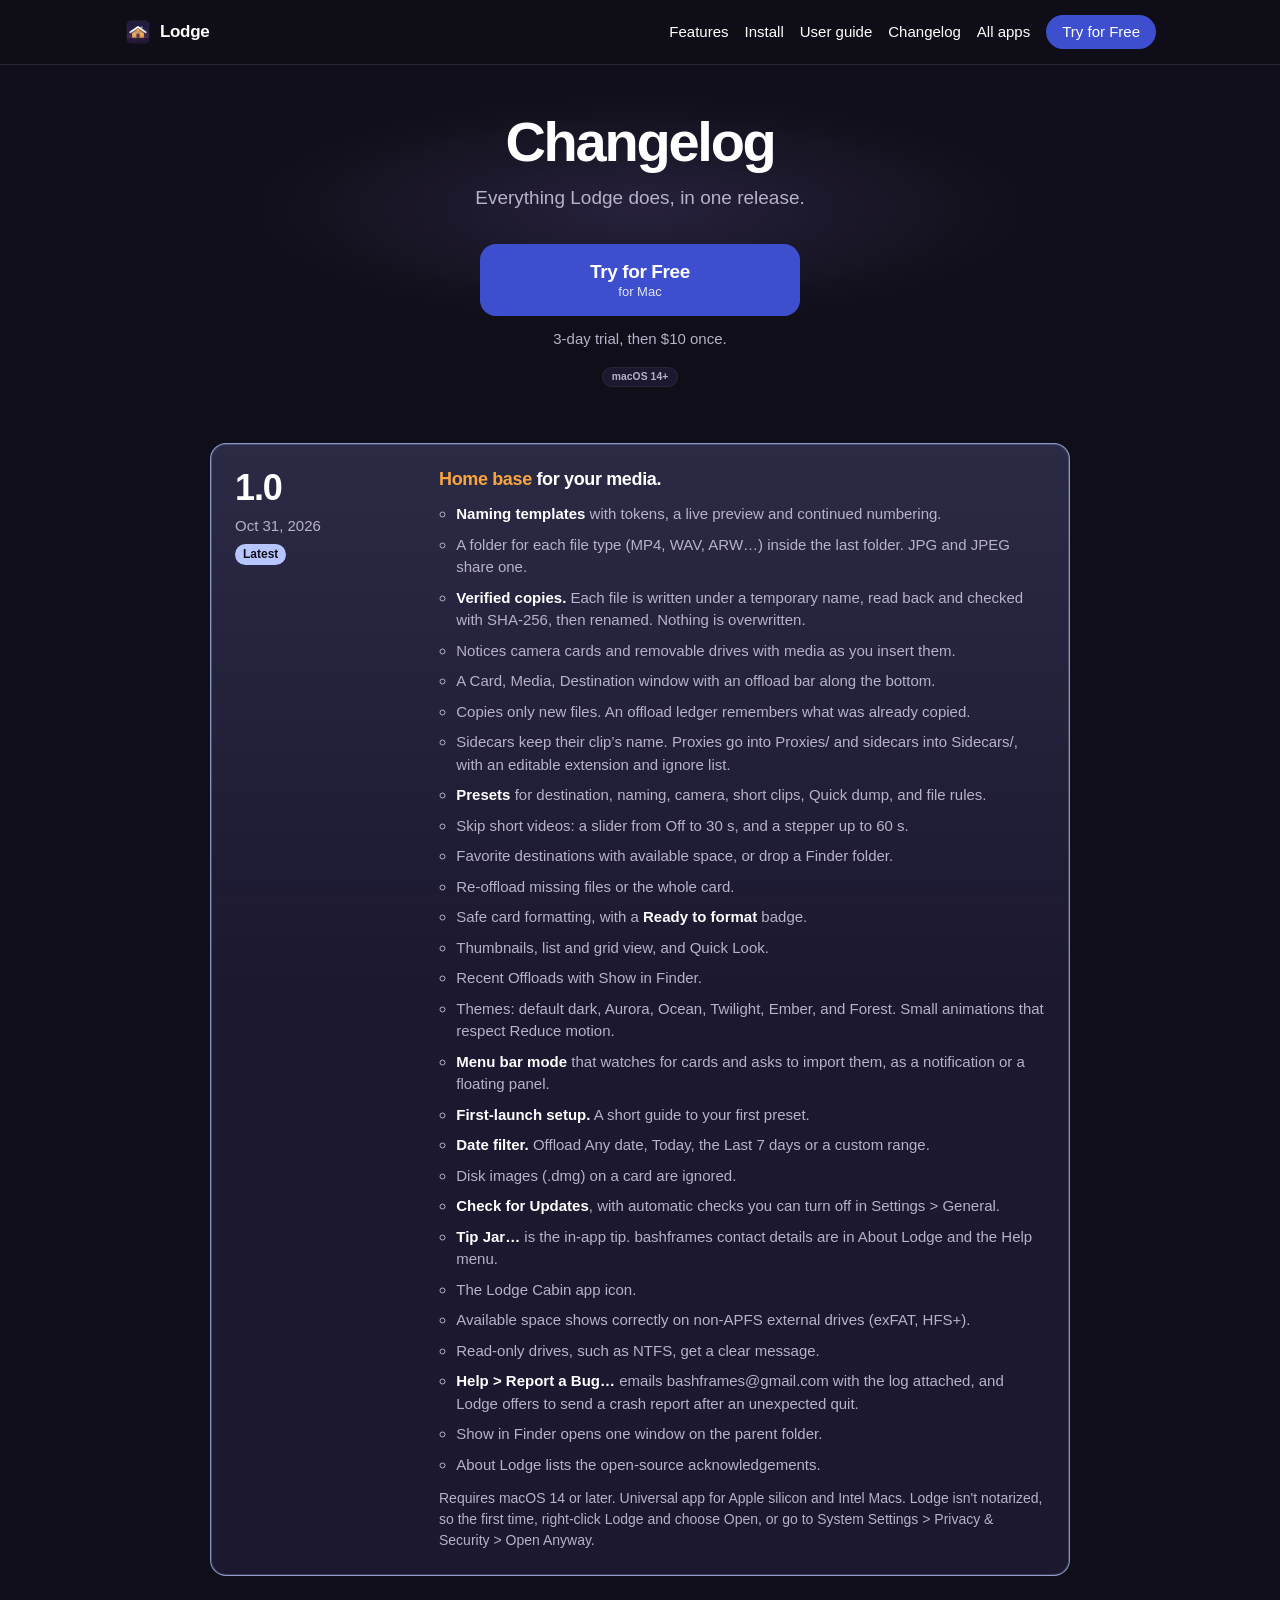
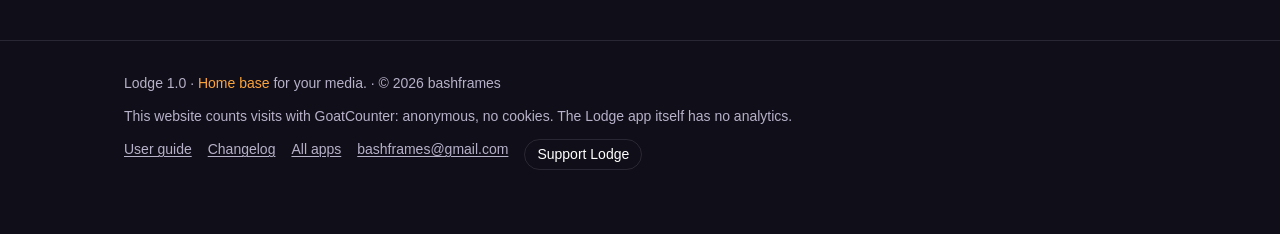
==== commit e1d5b8bc: "Add an All apps link to the nav and footer. (#38) Every docs page points at https://bashfra.me/apps/" ====
--- a/docs/changelog.html
+++ b/docs/changelog.html
@@ -375,8 +375,10 @@
       .wrap { padding-inline: var(--space-4); }
       .card { padding: var(--space-4); }
       .nav-inner { flex-wrap: nowrap; min-height: 56px; }
-      .nav-links { flex-wrap: nowrap; }
-      .nav-links a:not(.download):not(.guide) { display: none; }
+      .nav-links { flex-wrap: nowrap; gap: var(--space-2) var(--space-3); }
+      .nav-links a { white-space: nowrap; }
+      .nav-links .download { padding-inline: var(--space-3); }
+      .nav-links a:not(.download):not(.guide):not(.apps) { display: none; }
     }
     @media (prefers-reduced-motion: reduce) {
       html { scroll-behavior: auto; }
@@ -397,6 +399,7 @@
         <a href="index.html#install">Install</a>
         <a class="guide" href="user-guide.html">User guide</a>
         <a href="changelog.html" aria-current="page">Changelog</a>
+        <a class="apps" href="https://bashfra.me/apps/">All apps</a>
         <a class="download" href="https://dl.bashfra.me/lodge/Lodge-1.0.dmg" data-goatcounter-click="lodge-dmg-download" data-goatcounter-title="Lodge DMG download">Try for Free</a>
       </nav>
     </div>
@@ -472,6 +475,7 @@
       <nav aria-label="Footer">
         <a class="guide" href="user-guide.html">User guide</a>
         <a href="changelog.html" aria-current="page">Changelog</a>
+        <a href="https://bashfra.me/apps/">All apps</a>
         <a href="mailto:bashframes@gmail.com">bashframes@gmail.com</a>
         <a class="support" href="https://ko-fi.com/bashframes">Support Lodge</a>
       </nav>
